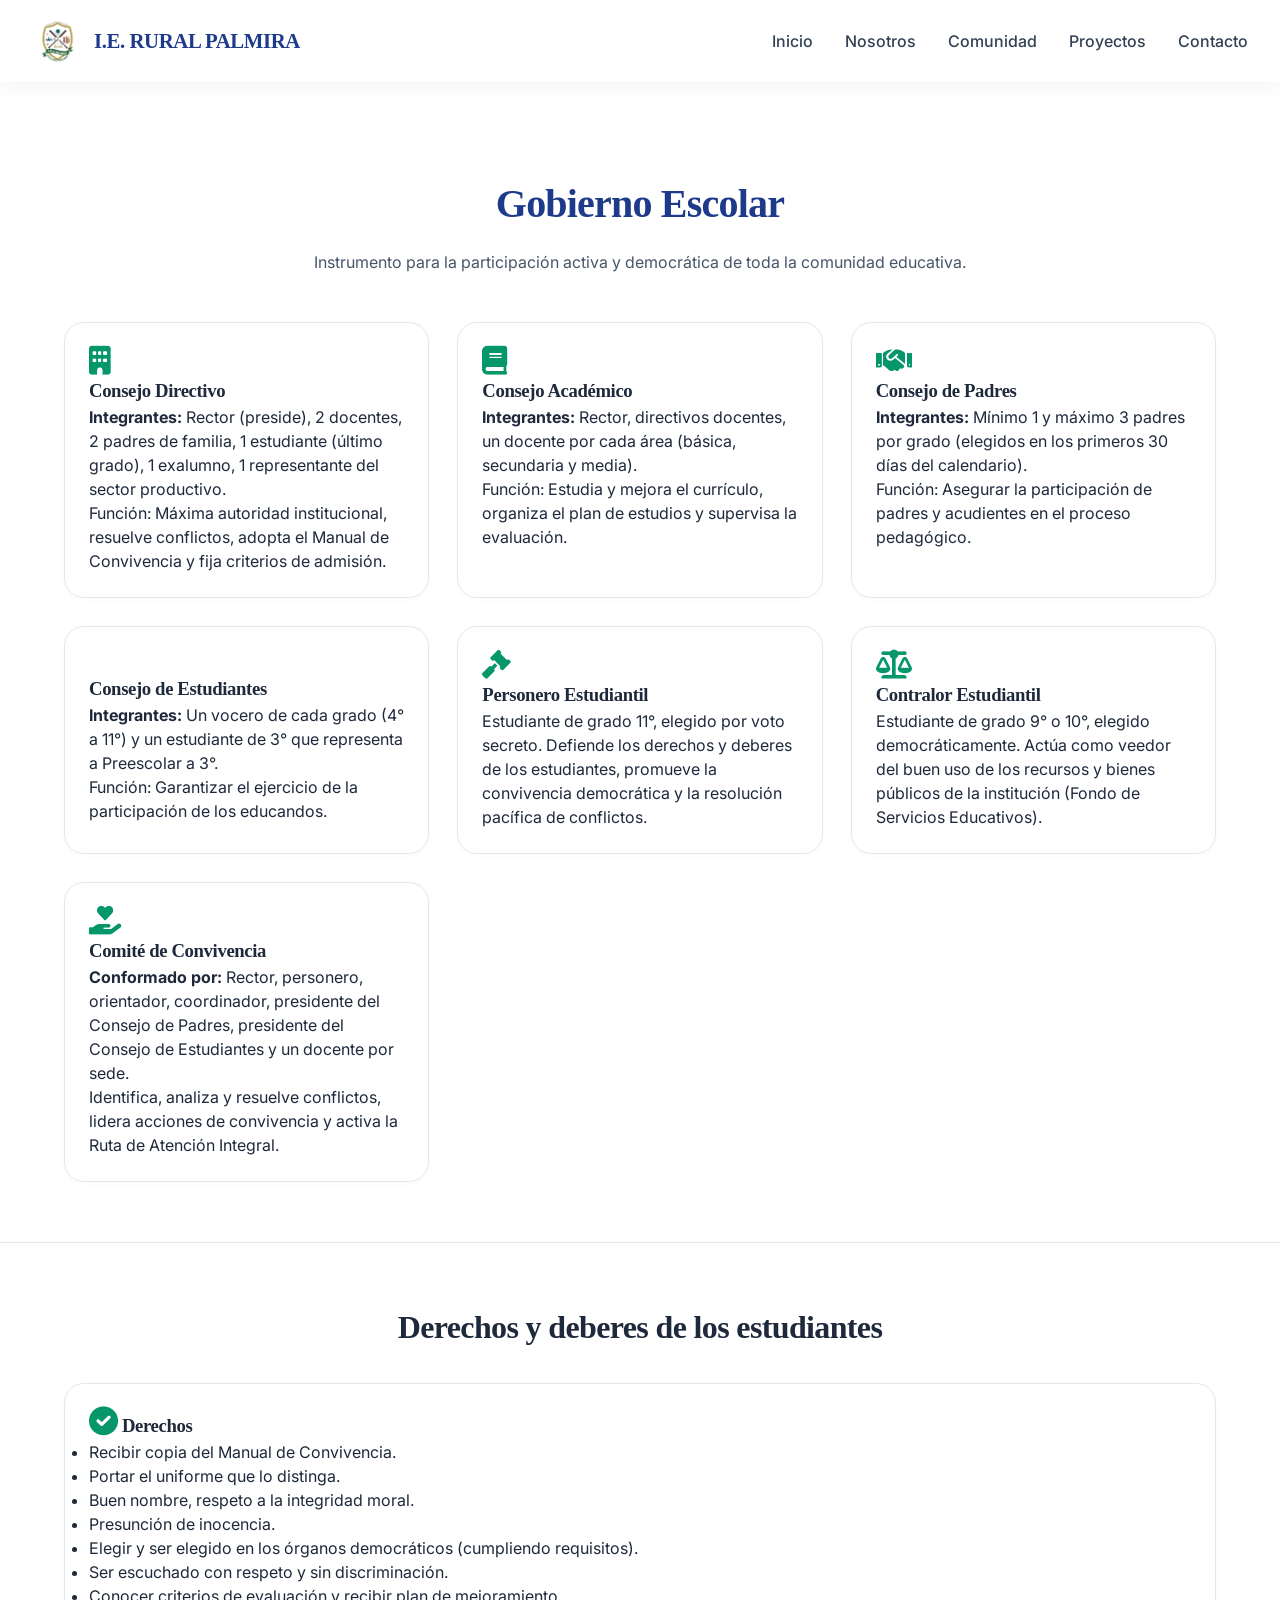
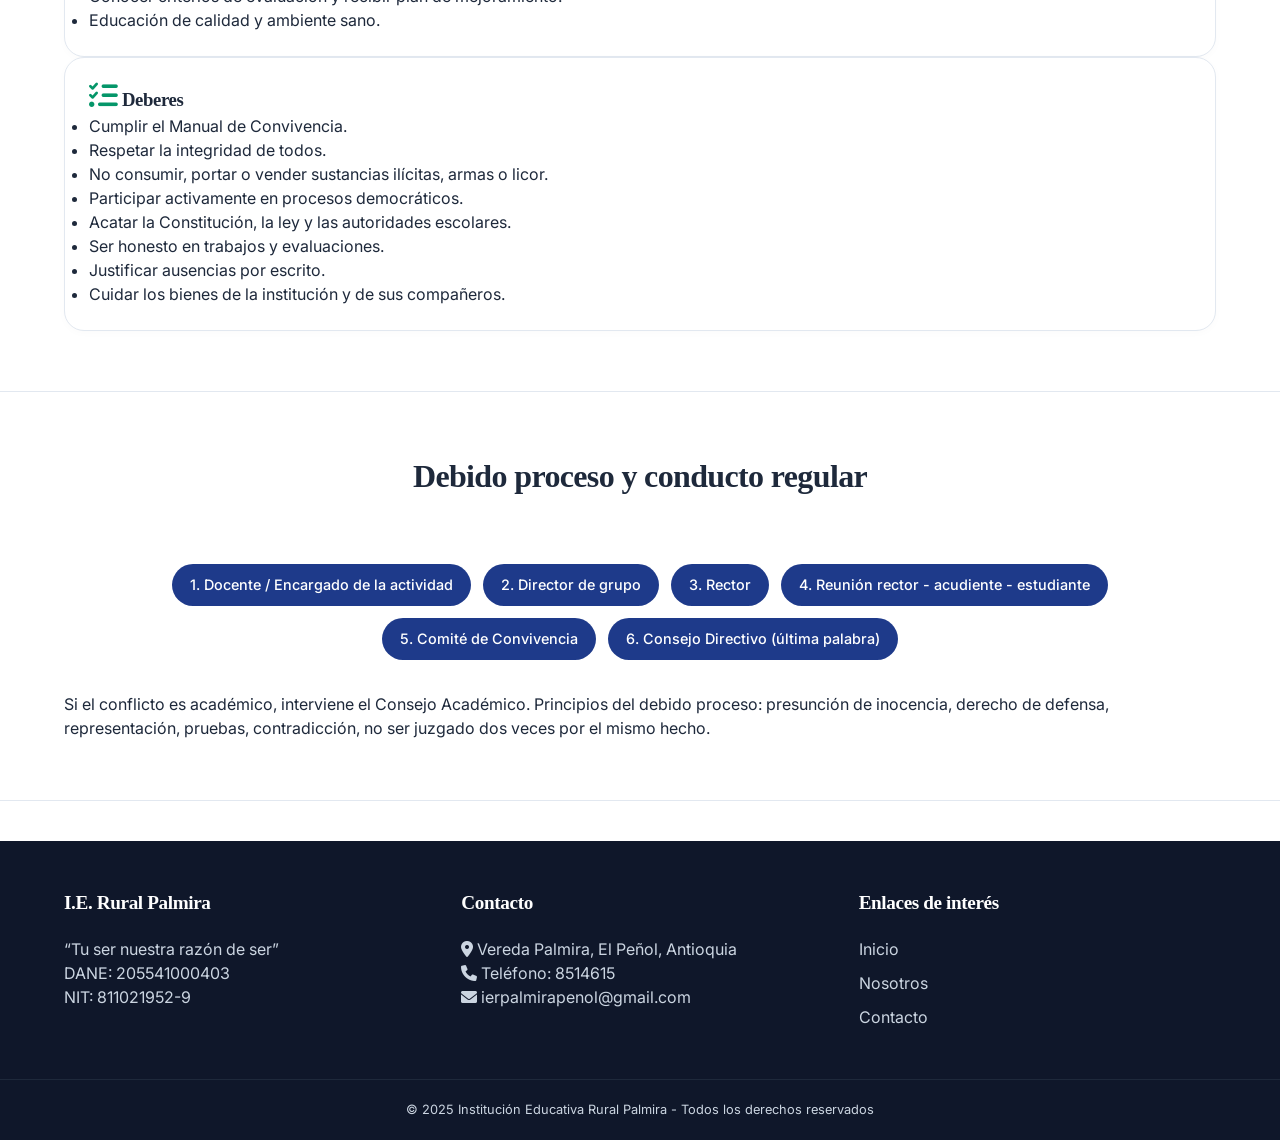
==== comunidad.html @ 3b20af3c "Update comunidad.html" ====
<!DOCTYPE html>
<html lang="es">
<head>
    <meta charset="UTF-8">
    <meta name="viewport" content="width=device-width, initial-scale=1.0">
    <title>Comunidad | I.E. Rural Palmira</title>
    <link rel="stylesheet" href="style.css">
    <link href="https://fonts.googleapis.com/css2?family=Inter:opsz,wght@14..32,300;400;600&display=swap" rel="stylesheet">
    <link rel="stylesheet" href="https://cdnjs.cloudflare.com/ajax/libs/font-awesome/6.0.0-beta3/css/all.min.css">
</head>
<body>
    
    <nav>
    <div class="logo">
        <img src="escudo-colegio.jpg" alt="Escudo I.E. Rural Palmira" class="logo-img">
        <span>I.E. RURAL PALMIRA</span>
    </div>
    <div class="nav-links">
        <a href="index.html">Inicio</a>
        <a href="nosotros.html">Nosotros</a>
        <a href="comunidad.html">Comunidad</a>
        <a href="proyectos.html">Proyectos</a>
        <a href="contacto.html">Contacto</a>
    </div>
    <div class="menu-toggle" id="mobile-menu">
        <i class="fas fa-bars"></i>
    </div>
</nav>

    <main>
        <!-- Gobierno escolar (páginas 12-15) -->
        <section class="section gov-section" id="gobierno">
            <div class="container">
                <h1 class="page-title">Gobierno Escolar</h1>
                <p class="subtitle">Instrumento para la participación activa y democrática de toda la comunidad educativa.</p>

                <div class="org-grid">
                    <div class="org-card">
                        <i class="fas fa-building"></i>
                        <h3>Consejo Directivo</h3>
                        <p><strong>Integrantes:</strong> Rector (preside), 2 docentes, 2 padres de familia, 1 estudiante (último grado), 1 exalumno, 1 representante del sector productivo.</p>
                        <p>Función: Máxima autoridad institucional, resuelve conflictos, adopta el Manual de Convivencia y fija criterios de admisión.</p>
                    </div>
                    <div class="org-card">
                        <i class="fas fa-book"></i>
                        <h3>Consejo Académico</h3>
                        <p><strong>Integrantes:</strong> Rector, directivos docentes, un docente por cada área (básica, secundaria y media).</p>
                        <p>Función: Estudia y mejora el currículo, organiza el plan de estudios y supervisa la evaluación.</p>
                    </div>
                    <div class="org-card">
                        <i class="fas fa-handshake"></i>
                        <h3>Consejo de Padres</h3>
                        <p><strong>Integrantes:</strong> Mínimo 1 y máximo 3 padres por grado (elegidos en los primeros 30 días del calendario).</p>
                        <p>Función: Asegurar la participación de padres y acudientes en el proceso pedagógico.</p>
                    </div>
                    <div class="org-card">
                        <i class="fas fa-users-line"></i>
                        <h3>Consejo de Estudiantes</h3>
                        <p><strong>Integrantes:</strong> Un vocero de cada grado (4° a 11°) y un estudiante de 3° que representa a Preescolar a 3°.</p>
                        <p>Función: Garantizar el ejercicio de la participación de los educandos.</p>
                    </div>
                    <div class="org-card">
                        <i class="fas fa-gavel"></i>
                        <h3>Personero Estudiantil</h3>
                        <p>Estudiante de grado 11°, elegido por voto secreto. Defiende los derechos y deberes de los estudiantes, promueve la convivencia democrática y la resolución pacífica de conflictos.</p>
                    </div>
                    <div class="org-card">
                        <i class="fas fa-scale-balanced"></i>
                        <h3>Contralor Estudiantil</h3>
                        <p>Estudiante de grado 9° o 10°, elegido democráticamente. Actúa como veedor del buen uso de los recursos y bienes públicos de la institución (Fondo de Servicios Educativos).</p>
                    </div>
                    <div class="org-card">
                        <i class="fas fa-hand-holding-heart"></i>
                        <h3>Comité de Convivencia</h3>
                        <p><strong>Conformado por:</strong> Rector, personero, orientador, coordinador, presidente del Consejo de Padres, presidente del Consejo de Estudiantes y un docente por sede.</p>
                        <p>Identifica, analiza y resuelve conflictos, lidera acciones de convivencia y activa la Ruta de Atención Integral.</p>
                    </div>
                </div>
            </div>
        </section>

        <!-- Derechos y deberes (página 40-42) -->
        <section class="section rights-section" id="derechos">
            <div class="container">
                <h2 class="section-title">Derechos y deberes de los estudiantes</h2>
                <div class="rights-grid">
                    <div class="rights-card">
                        <h3><i class="fas fa-check-circle"></i> Derechos</h3>
                        <ul>
                            <li>Recibir copia del Manual de Convivencia.</li>
                            <li>Portar el uniforme que lo distinga.</li>
                            <li>Buen nombre, respeto a la integridad moral.</li>
                            <li>Presunción de inocencia.</li>
                            <li>Elegir y ser elegido en los órganos democráticos (cumpliendo requisitos).</li>
                            <li>Ser escuchado con respeto y sin discriminación.</li>
                            <li>Conocer criterios de evaluación y recibir plan de mejoramiento.</li>
                            <li>Educación de calidad y ambiente sano.</li>
                        </ul>
                    </div>
                    <div class="rights-card">
                        <h3><i class="fas fa-tasks"></i> Deberes</h3>
                        <ul>
                            <li>Cumplir el Manual de Convivencia.</li>
                            <li>Respetar la integridad de todos.</li>
                            <li>No consumir, portar o vender sustancias ilícitas, armas o licor.</li>
                            <li>Participar activamente en procesos democráticos.</li>
                            <li>Acatar la Constitución, la ley y las autoridades escolares.</li>
                            <li>Ser honesto en trabajos y evaluaciones.</li>
                            <li>Justificar ausencias por escrito.</li>
                            <li>Cuidar los bienes de la institución y de sus compañeros.</li>
                        </ul>
                    </div>
                </div>
            </div>
        </section>

        <!-- Conducto regular y debido proceso (página 21) -->
        <section class="section due-process">
            <div class="container">
                <h2 class="section-title">Debido proceso y conducto regular</h2>
                <div class="process-steps">
                    <div class="step">1. Docente / Encargado de la actividad</div>
                    <div class="step">2. Director de grupo</div>
                    <div class="step">3. Rector</div>
                    <div class="step">4. Reunión rector - acudiente - estudiante</div>
                    <div class="step">5. Comité de Convivencia</div>
                    <div class="step">6. Consejo Directivo (última palabra)</div>
                </div>
                <p class="process-note">Si el conflicto es académico, interviene el Consejo Académico. Principios del debido proceso: presunción de inocencia, derecho de defensa, representación, pruebas, contradicción, no ser juzgado dos veces por el mismo hecho.</p>
            </div>
        </section>
    </main>

    <footer>
        <div class="footer-content">
            <div class="footer-section">
                <h3>I.E. Rural Palmira</h3>
                <p>“Tu ser nuestra razón de ser”</p>
                <p>DANE: 205541000403<br>NIT: 811021952-9</p>
            </div>
            <div class="footer-section">
                <h3>Contacto</h3>
                <p><i class="fas fa-map-marker-alt"></i> Vereda Palmira, El Peñol, Antioquia</p>
                <p><i class="fas fa-phone"></i> Teléfono: 8514615</p>
                <p><i class="fas fa-envelope"></i> ierpalmirapenol@gmail.com</p>
            </div>
            <div class="footer-section">
                <h3>Enlaces de interés</h3>
                <ul>
                    <li><a href="index.html">Inicio</a></li>
                    <li><a href="nosotros.html">Nosotros</a></li>
                    <li><a href="contacto.html">Contacto</a></li>
                </ul>
            </div>
        </div>
        <div class="footer-bottom">
            <p>© 2025 Institución Educativa Rural Palmira - Todos los derechos reservados</p>
        </div>
    </footer>

    <script src="script.js"></script>
</body>
</html>
---- style.css ----
/* ===== RESET Y BASE ===== */
* {
    margin: 0;
    padding: 0;
    box-sizing: border-box;
}

body {
    font-family: 'Inter', sans-serif;
    color: #1e293b;
    line-height: 1.5;
    background-color: #ffffff;
}

.container {
    max-width: 1200px;
    margin: 0 auto;
    padding: 0 24px;
}

/* ===== TIPOGRAFÍA ===== */
h1, h2, h3, h4, .hero-title, .logo span {
    font-family: 'Playfair Display', serif;
    font-weight: 600;
    letter-spacing: -0.02em;
}

.section-title {
    font-size: 2rem;
    text-align: center;
    margin-bottom: 2rem;
    position: relative;
    display: inline-block;
    width: 100%;
}

.title-line {
    display: block;
    width: 80px;
    height: 3px;
    background: #059669;
    margin: 12px auto 0;
    border-radius: 2px;
}

/* ===== NAVEGACIÓN ===== */
nav {
    background: #ffffff;
    padding: 1rem 2rem;
    display: flex;
    justify-content: space-between;
    align-items: center;
    box-shadow: 0 4px 20px rgba(0,0,0,0.05);
    position: sticky;
    top: 0;
    z-index: 1000;
}

.logo {
    display: flex;
    align-items: center;
    gap: 12px;
}

/* Estilos para el logo con escudo */
.logo-img {
    width: 50px;
    height: 50px;
    border-radius: 50%;
    object-fit: cover;
    background: white;
    padding: 4px;
}

.logo span {
    font-size: 1.3rem;
    color: #1e3a8a;
    font-weight: 700;
}

.nav-links a {
    margin-left: 28px;
    text-decoration: none;
    color: #334155;
    font-weight: 500;
    transition: color 0.2s;
}

.nav-links a:hover, .nav-links a.active {
    color: #059669;
    border-bottom: 2px solid #059669;
    padding-bottom: 4px;
}

.menu-toggle {
    display: none;
    font-size: 1.8rem;
    cursor: pointer;
    color: #1e3a8a;
}

/* ===== HERO ===== */
.hero {
    background: linear-gradient(rgba(0,0,0,0.6), rgba(0,0,0,0.5)), url('https://images.unsplash.com/photo-1580582932707-520aed937b7b?q=80&w=1932&auto=format');
    background-size: cover;
    background-position: center 30%;
    min-height: 550px;
    display: flex;
    align-items: center;
    justify-content: center;
    text-align: center;
    color: white;
}

.hero-overlay {
    max-width: 800px;
    padding: 20px;
}

.hero-title {
    font-size: 3rem;
    margin-bottom: 1rem;
    font-weight: 700;
}

.hero-subtitle {
    font-size: 1.2rem;
    margin-bottom: 2rem;
    opacity: 0.9;
}

.btn {
    display: inline-block;
    padding: 12px 28px;
    border-radius: 40px;
    text-decoration: none;
    font-weight: 600;
    transition: all 0.2s;
}

.btn-primary {
    background-color: #059669;
    color: white;
    border: none;
}

.btn-primary:hover {
    background-color: #047857;
    transform: translateY(-2px);
}

/* ===== MISION/VISION ===== */
.mission-vision {
    padding: 60px 0;
    background: #f8fafc;
}

.mv-grid {
    display: flex;
    gap: 32px;
    flex-wrap: wrap;
}

.mv-card {
    flex: 1;
    background: white;
    padding: 32px;
    border-radius: 24px;
    box-shadow: 0 10px 25px -5px rgba(0,0,0,0.05);
    text-align: center;
}

.mv-card i {
    font-size: 2.5rem;
    color: #059669;
    margin-bottom: 20px;
}

.mv-card h2 {
    margin-bottom: 1rem;
    color: #1e3a8a;
}

/* ===== VALORES ===== */
.values {
    padding: 60px 0;
}

.values-grid {
    display: flex;
    gap: 32px;
    margin-top: 32px;
    flex-wrap: wrap;
}

.value-card {
    flex: 1;
    background: #f1f5f9;
    padding: 32px 24px;
    border-radius: 24px;
    text-align: center;
    transition: transform 0.2s;
}

.value-card:hover {
    transform: translateY(-6px);
}

.value-icon {
    font-size: 2.8rem;
    color: #059669;
    margin-bottom: 20px;
}

.value-card h3 {
    margin-bottom: 12px;
    color: #1e3a8a;
}

/* ===== QUOTE ===== */
.quote-section {
    background: #0f172a;
    color: white;
    padding: 60px 30px;
    text-align: center;
    font-style: italic;
    font-size: 1.3rem;
}

.quote-section span {
    display: block;
    margin-top: 20px;
    font-weight: 300;
    font-size: 0.9rem;
}

/* ===== QUICK LINKS ===== */
.quick-links {
    padding: 60px 0;
}

.links-grid {
    display: flex;
    gap: 24px;
    flex-wrap: wrap;
}

.link-card {
    flex: 1;
    background: #f8fafc;
    padding: 30px 20px;
    text-align: center;
    text-decoration: none;
    color: #1e293b;
    border-radius: 20px;
    transition: all 0.2s;
    border: 1px solid #e2e8f0;
}

.link-card i {
    font-size: 2rem;
    color: #059669;
    margin-bottom: 16px;
}

.link-card:hover {
    background: #ffffff;
    box-shadow: 0 20px 25px -12px rgba(0,0,0,0.1);
    transform: scale(1.02);
}

/* ===== PÁGINAS INTERNAS ===== */
.page-title {
    font-size: 2.5rem;
    text-align: center;
    margin: 2rem 0 1rem;
    color: #1e3a8a;
}

.subtitle {
    text-align: center;
    color: #475569;
    margin-bottom: 3rem;
}

.section {
    padding: 60px 0;
    border-bottom: 1px solid #e2e8f0;
}

/* Nosotros: símbolos */
.symbols-grid, .profiles-grid {
    display: flex;
    gap: 32px;
    flex-wrap: wrap;
    margin-top: 32px;
}

.symbol-card, .profile-card {
    flex: 1;
    background: #f8fafc;
    padding: 28px;
    border-radius: 24px;
}

.symbol-card i, .profile-card i {
    font-size: 2rem;
    color: #059669;
    margin-bottom: 16px;
}
.flag-sample {
    margin-top: 16px;
    border-radius: 8px;
    overflow: hidden;
}
.flag-blue {
    background: #1e3a8a;
    height: 35px;
    width: 100%;
}
.flag-red {
    background: #dc2626;
    height: 35px;
}
.anthem-box {
    background: #fefce8;
    padding: 32px;
    border-radius: 24px;
    border-left: 6px solid #fbbf24;
}
.anthem-chorus {
    font-weight: bold;
    font-style: italic;
    margin-bottom: 24px;
    text-align: center;
}
.anthem-verses {
    display: grid;
    grid-template-columns: repeat(auto-fit, minmax(200px,1fr));
    gap: 20px;
}

/* Comunidad: órganos */
.org-grid {
    display: grid;
    grid-template-columns: repeat(auto-fill, minmax(300px,1fr));
    gap: 28px;
    margin-top: 32px;
}
.org-card, .rights-card {
    background: white;
    border: 1px solid #e2e8f0;
    border-radius: 20px;
    padding: 24px;
    box-shadow: 0 2px 8px rgba(0,0,0,0.02);
}
.org-card i, .rights-card i {
    font-size: 1.8rem;
    color: #059669;
}
.process-steps {
    display: flex;
    flex-wrap: wrap;
    gap: 12px;
    justify-content: center;
    margin: 32px 0;
}
.step {
    background: #1e3a8a;
    color: white;
    padding: 10px 18px;
    border-radius: 40px;
    font-weight: 500;
    font-size: 0.9rem;
}

/* Proyectos */
.project-item {
    display: flex;
    gap: 24px;
    background: #fff;
    margin-bottom: 32px;
    border-bottom: 1px solid #e2e8f0;
    padding-bottom: 28px;
    align-items: flex-start;
}
.project-icon {
    font-size: 2.2rem;
    color: #059669;
}
.strategies-grid {
    display: grid;
    grid-template-columns: repeat(auto-fill, minmax(180px,1fr));
    gap: 20px;
}
.strategy-card {
    background: #f1f5f9;
    padding: 20px;
    text-align: center;
    border-radius: 20px;
}

/* Contacto */
.contact-grid {
    display: grid;
    grid-template-columns: 1fr 1fr;
    gap: 40px;
    margin: 40px 0;
}
.info-card {
    margin-bottom: 32px;
}
.info-card i {
    font-size: 1.6rem;
    color: #059669;
    margin-right: 12px;
    width: 40px;
}
.contact-form {
    background: #f8fafc;
    padding: 32px;
    border-radius: 24px;
}
.form-group {
    margin-bottom: 20px;
}
.form-group input, .form-group textarea {
    width: 100%;
    padding: 14px 16px;
    border: 1px solid #cbd5e1;
    border-radius: 16px;
    font-family: inherit;
}
.form-group input:focus, .form-group textarea:focus {
    outline: none;
    border-color: #059669;
}
.form-note {
    margin-top: 20px;
    font-size: 0.85rem;
    color: #64748b;
    text-align: center;
}

/* ===== FOOTER ===== */
footer {
    background: #0f172a;
    color: #cbd5e1;
    padding-top: 48px;
    margin-top: 40px;
}
.footer-content {
    max-width: 1200px;
    margin: 0 auto;
    padding: 0 24px 40px;
    display: grid;
    grid-template-columns: repeat(auto-fit, minmax(220px,1fr));
    gap: 40px;
}
.footer-section h3 {
    color: white;
    margin-bottom: 20px;
    font-size: 1.2rem;
}
.footer-section ul {
    list-style: none;
}
.footer-section ul li {
    margin-bottom: 10px;
}
.footer-section a {
    color: #cbd5e1;
    text-decoration: none;
}
.footer-section a:hover {
    color: white;
}
.footer-bottom {
    text-align: center;
    padding: 20px;
    border-top: 1px solid #1e293b;
    font-size: 0.8rem;
}

/* ===== RESPONSIVE ===== */
@media (max-width: 800px) {
    .nav-links {
        display: none;
        flex-direction: column;
        width: 100%;
        background: white;
        position: absolute;
        top: 70px;
        left: 0;
        padding: 20px;
        box-shadow: 0 10px 20px rgba(0,0,0,0.1);
    }
    .nav-links a {
        margin: 10px 0;
    }
    .menu-toggle {
        display: block;
    }
    .nav-links.active {
        display: flex;
    }
    .hero-title {
        font-size: 2rem;
    }
    .mv-grid, .values-grid, .links-grid, .contact-grid {
        flex-direction: column;
    }
    .contact-grid {
        grid-template-columns: 1fr;
    }
    .project-item {
        flex-direction: column;
    }
}
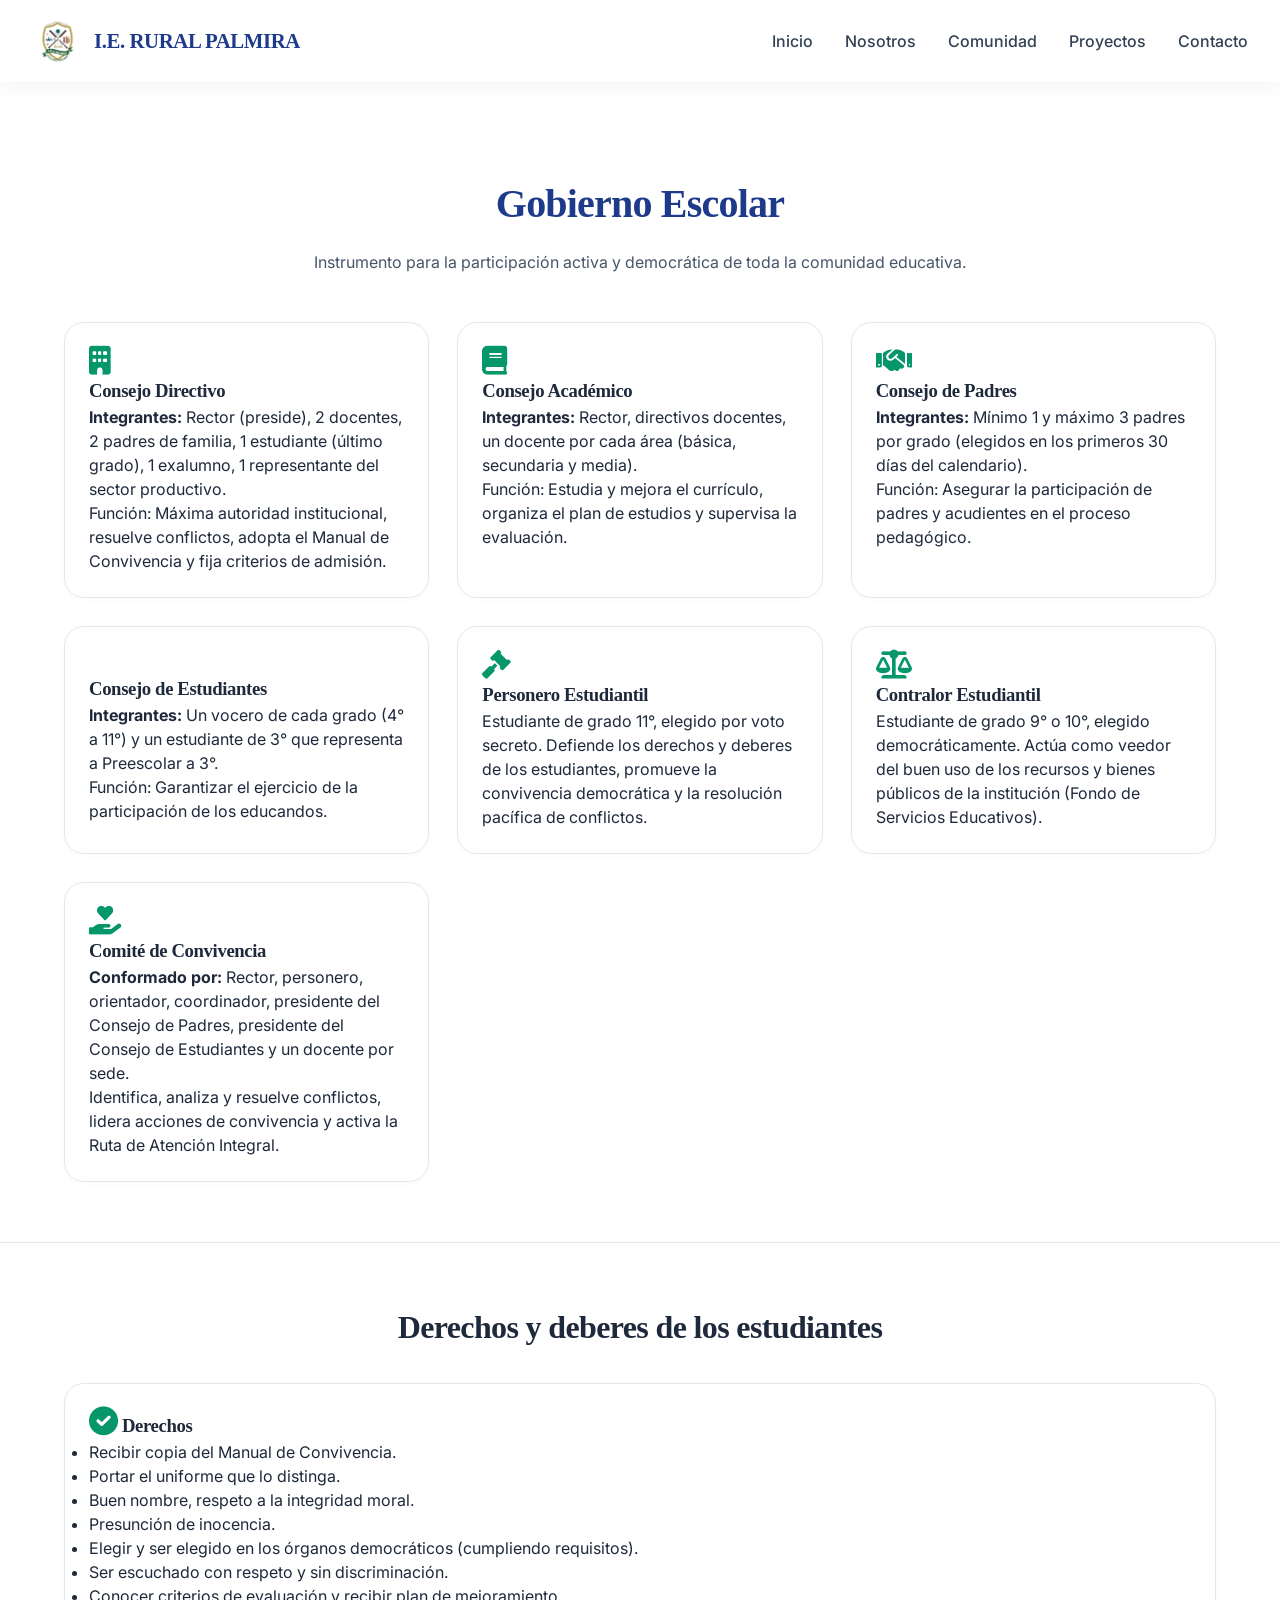
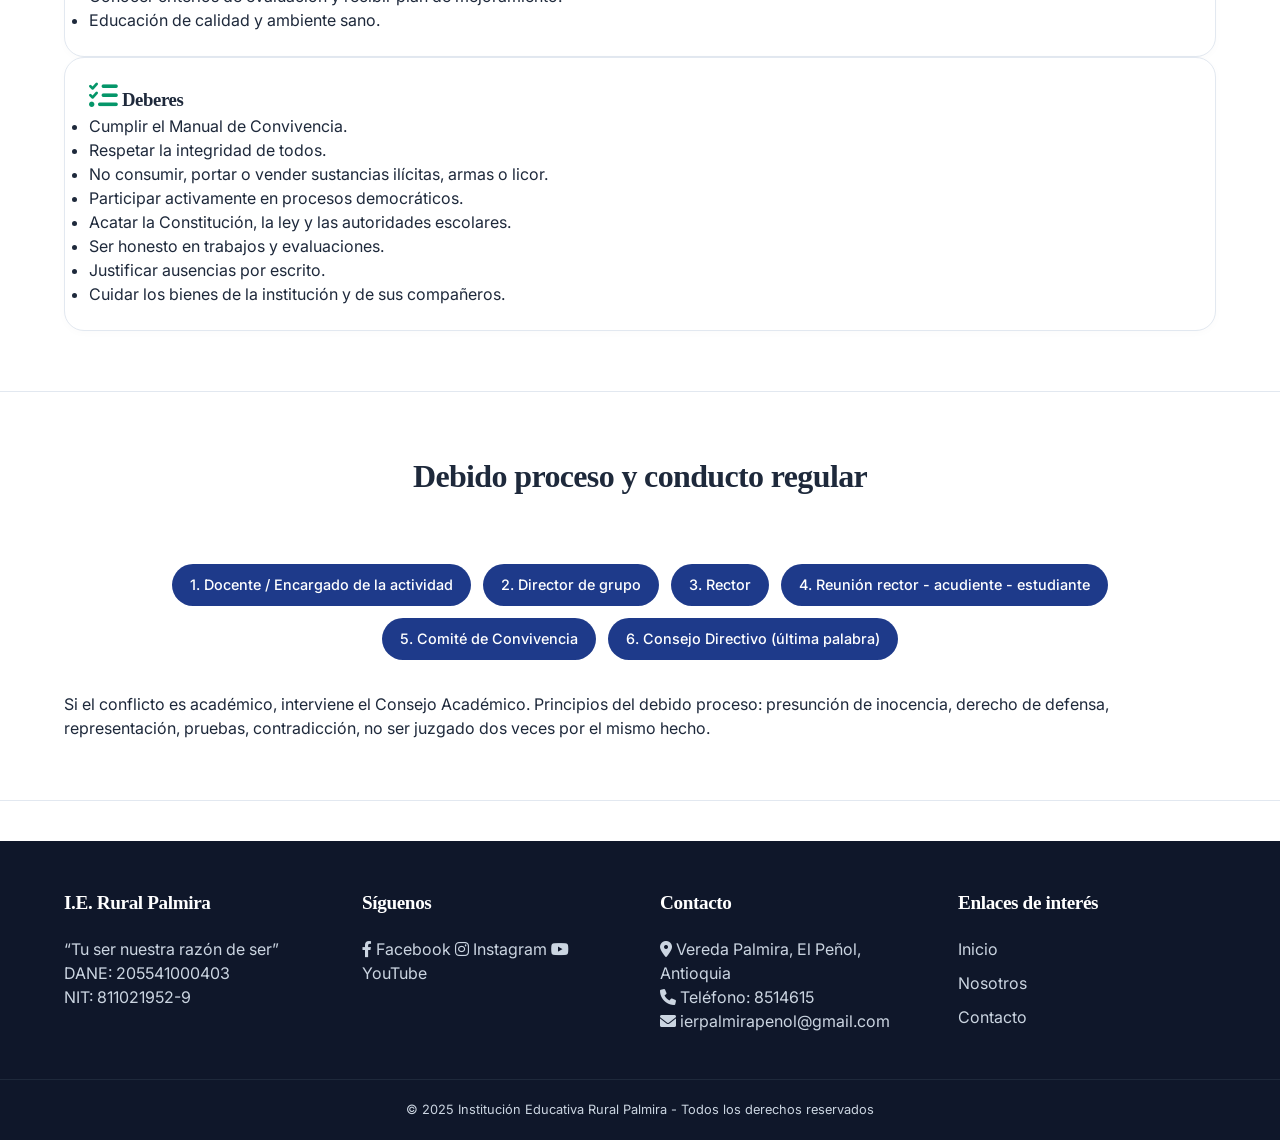
==== commit d2f5bd2a: "Update comunidad.html" ====
--- a/comunidad.html
+++ b/comunidad.html
@@ -138,6 +138,21 @@
                 <p>“Tu ser nuestra razón de ser”</p>
                 <p>DANE: 205541000403<br>NIT: 811021952-9</p>
             </div>
+    
+            <div class="footer-section">
+    <h3>Síguenos</h3>
+    <div class="social-buttons">
+        <a href="URL_DE_TU_FACEBOOK_AQUI" target="_blank" class="social-btn facebook">
+            <i class="fab fa-facebook-f"></i> Facebook
+        </a>
+        <a href="https://www.instagram.com/institucionerpalmira" target="_blank" class="social-btn instagram">
+            <i class="fab fa-instagram"></i> Instagram
+        </a>
+        <a href="https://www.youtube.com/@ierpalmira-elpenol3971" target="_blank" class="social-btn youtube">
+            <i class="fab fa-youtube"></i> YouTube
+        </a>
+    </div>
+</div>
             <div class="footer-section">
                 <h3>Contacto</h3>
                 <p><i class="fas fa-map-marker-alt"></i> Vereda Palmira, El Peñol, Antioquia</p>
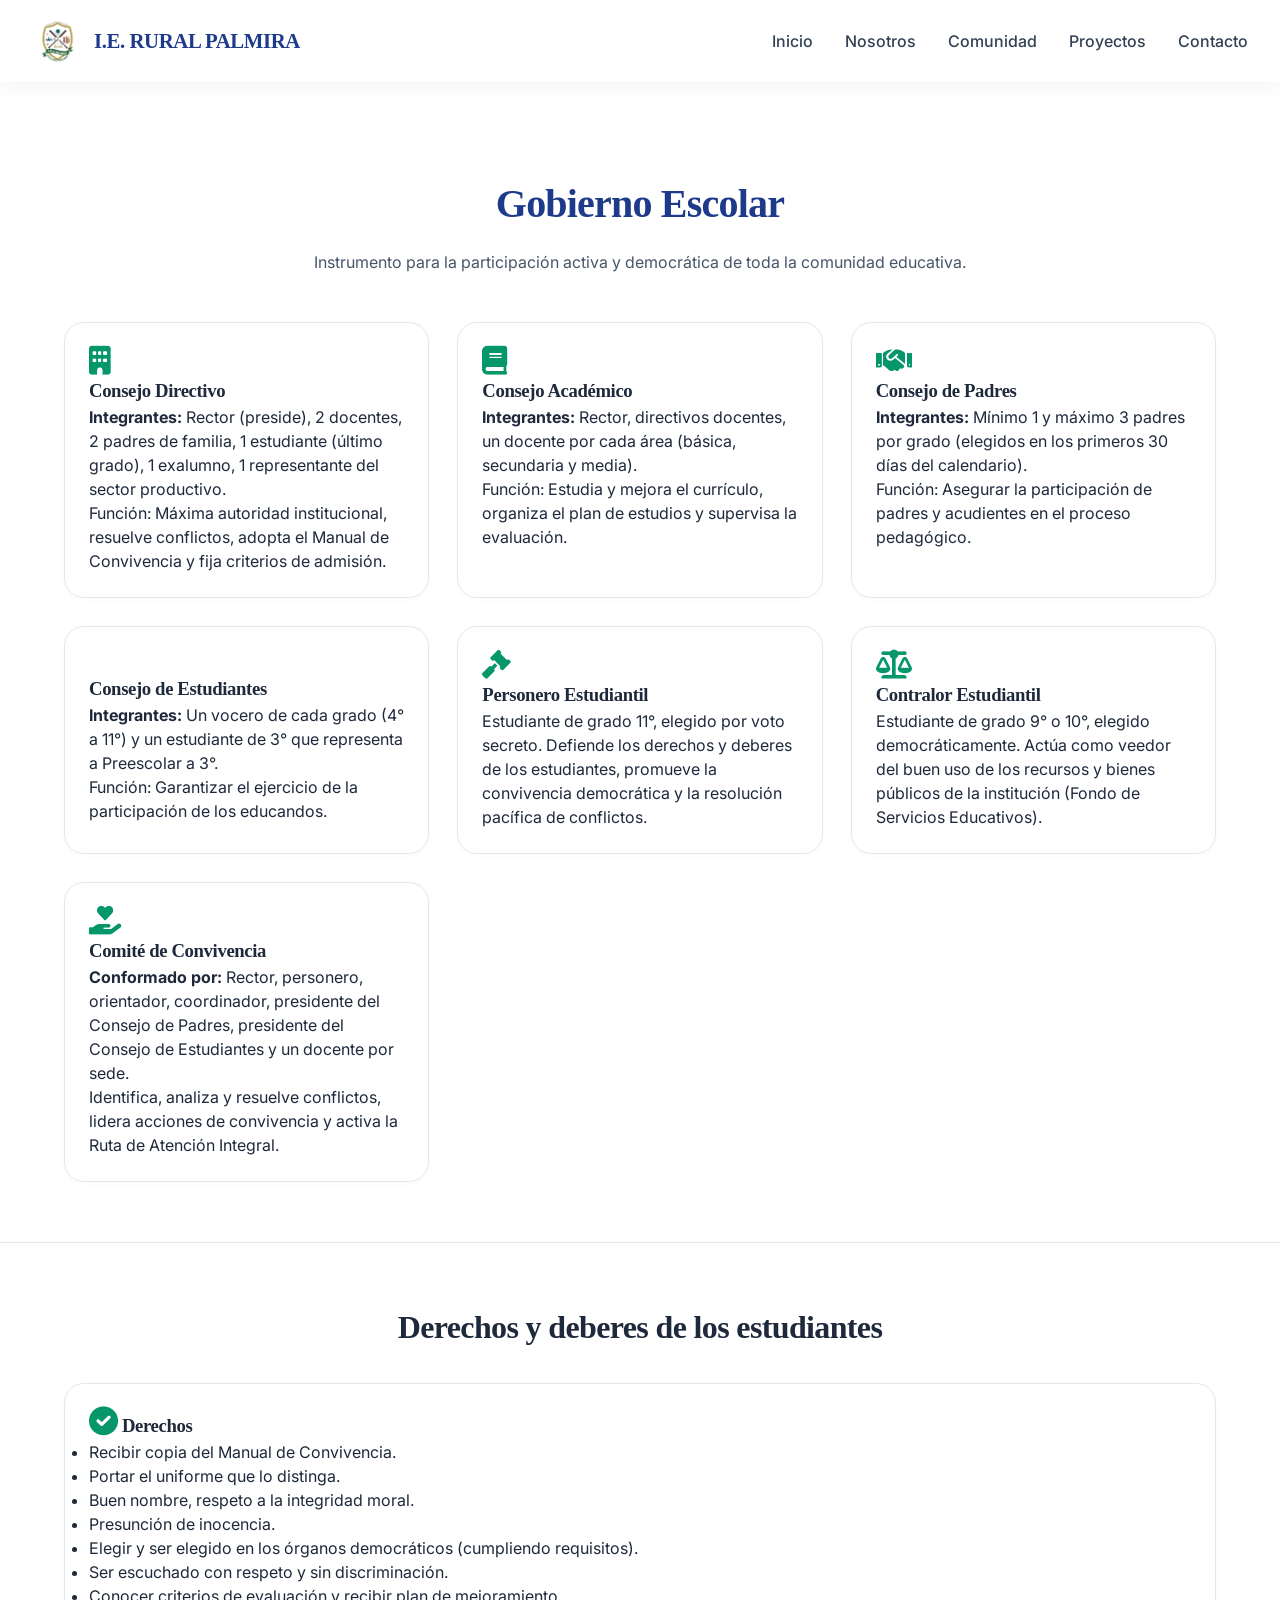
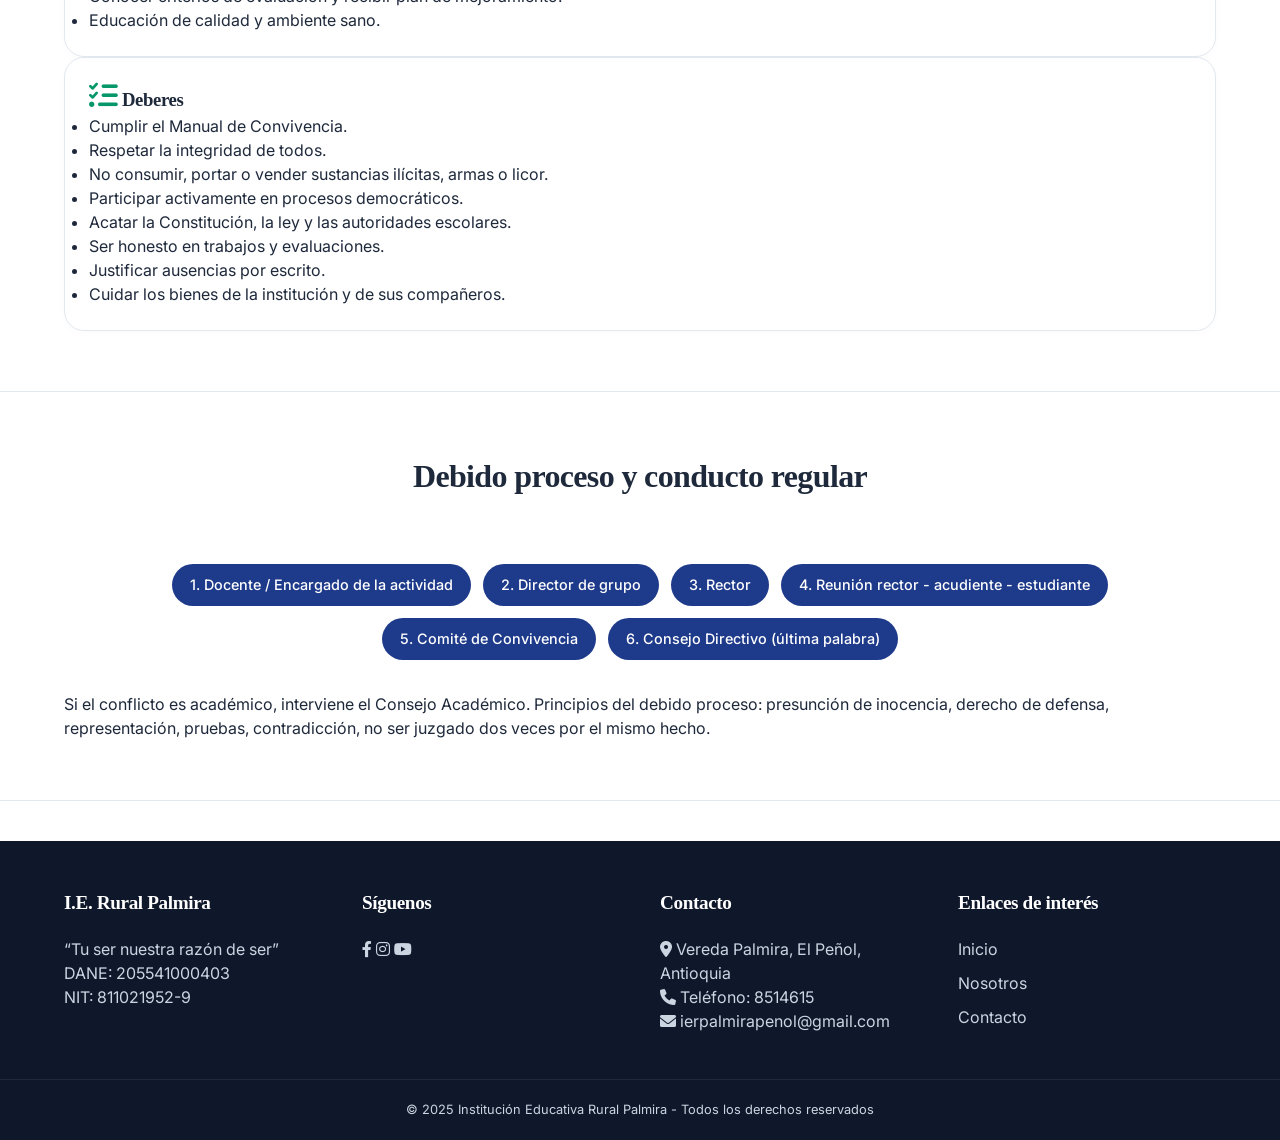
==== commit 8344e225: "Update comunidad.html" ====
--- a/comunidad.html
+++ b/comunidad.html
@@ -138,21 +138,22 @@
                 <p>“Tu ser nuestra razón de ser”</p>
                 <p>DANE: 205541000403<br>NIT: 811021952-9</p>
             </div>
-    
+
             <div class="footer-section">
     <h3>Síguenos</h3>
-    <div class="social-buttons">
-        <a href="URL_DE_TU_FACEBOOK_AQUI" target="_blank" class="social-btn facebook">
-            <i class="fab fa-facebook-f"></i> Facebook
+    <div class="social-icons">
+        <a href="https://www.facebook.com/https://www.facebook.com/share/1HcoCjYqK7/?mibextid=wwXIfr" target="_blank" class="social-icon facebook">
+            <i class="fab fa-facebook-f"></i>
         </a>
-        <a href="https://www.instagram.com/institucionerpalmira" target="_blank" class="social-btn instagram">
-            <i class="fab fa-instagram"></i> Instagram
+        <a href="https://www.instagram.com/institucionerpalmira" target="_blank" class="social-icon instagram">
+            <i class="fab fa-instagram"></i>
         </a>
-        <a href="https://www.youtube.com/@ierpalmira-elpenol3971" target="_blank" class="social-btn youtube">
-            <i class="fab fa-youtube"></i> YouTube
+        <a href="https://www.youtube.com/@ierpalmira-elpenol3971" target="_blank" class="social-icon youtube">
+            <i class="fab fa-youtube"></i>
         </a>
     </div>
 </div>
+            
             <div class="footer-section">
                 <h3>Contacto</h3>
                 <p><i class="fas fa-map-marker-alt"></i> Vereda Palmira, El Peñol, Antioquia</p>
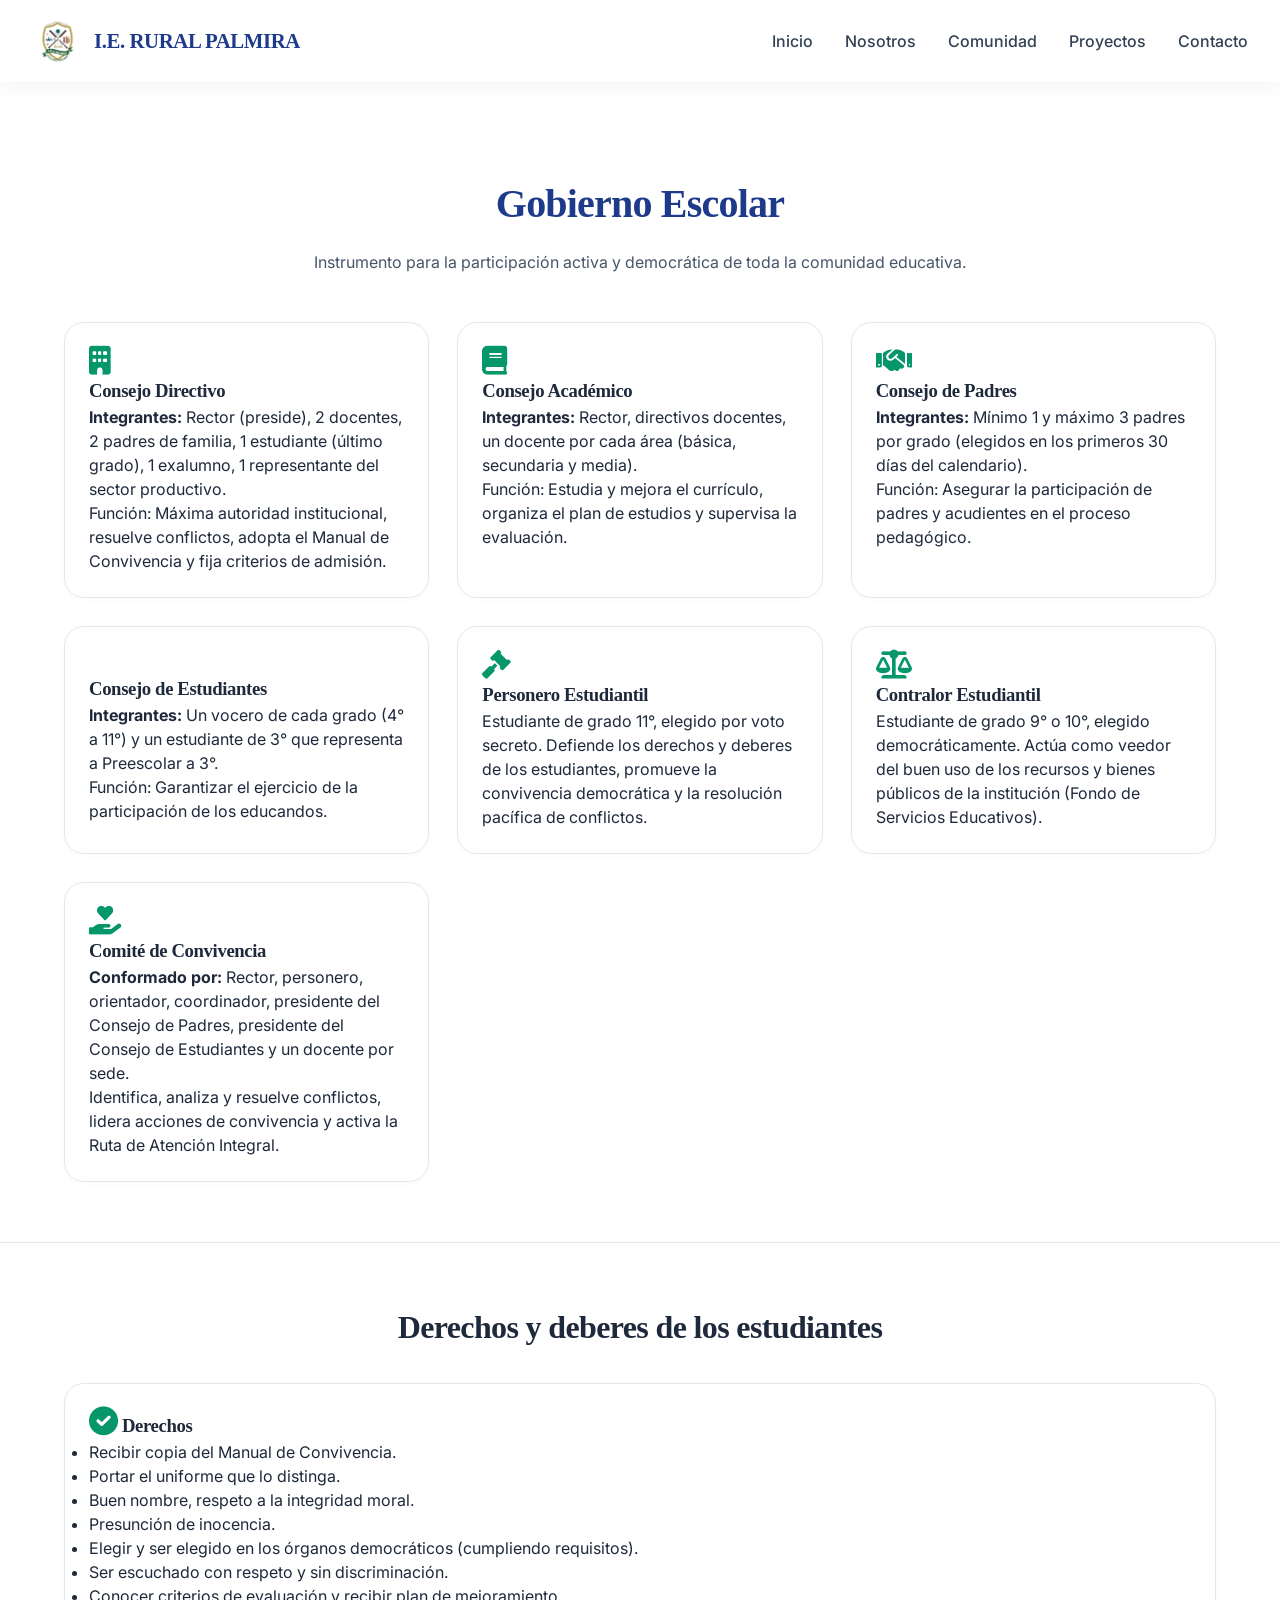
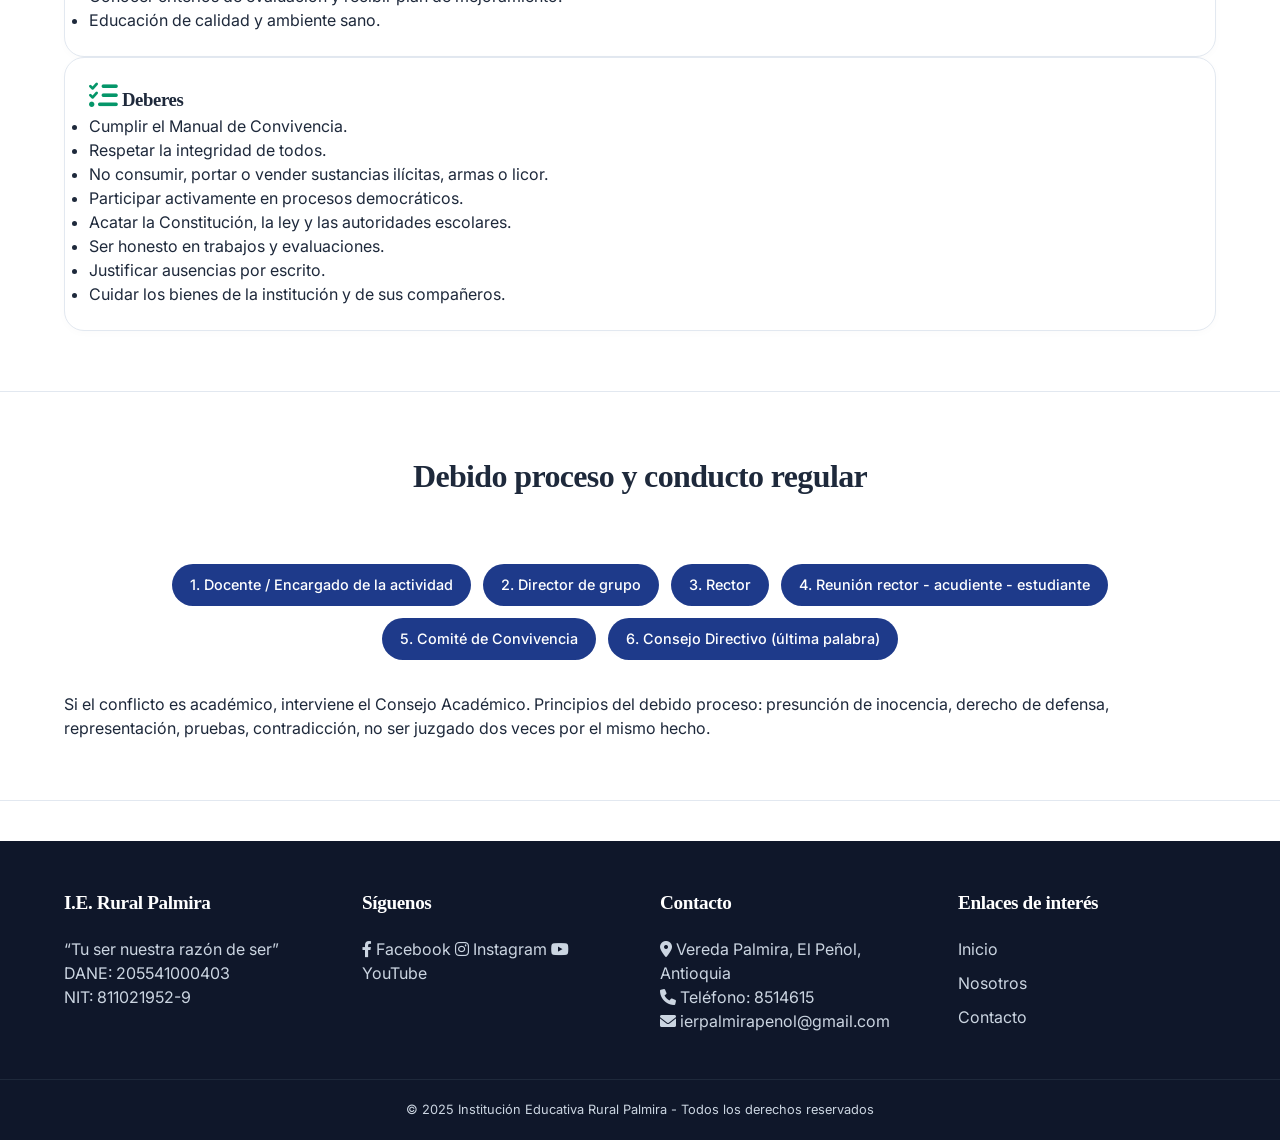
==== commit fea4473c: "Update comunidad.html" ====
--- a/comunidad.html
+++ b/comunidad.html
@@ -138,18 +138,18 @@
                 <p>“Tu ser nuestra razón de ser”</p>
                 <p>DANE: 205541000403<br>NIT: 811021952-9</p>
             </div>
-
-            <div class="footer-section">
+            
+<div class="footer-section">
     <h3>Síguenos</h3>
-    <div class="social-icons">
-        <a href="https://www.facebook.com/https://www.facebook.com/share/1HcoCjYqK7/?mibextid=wwXIfr" target="_blank" class="social-icon facebook">
-            <i class="fab fa-facebook-f"></i>
+    <div class="social-buttons">
+        <a href="https://www.facebook.com/profile.php?id=61578548332870" target="_blank" class="social-btn facebook">
+            <i class="fab fa-facebook-f"></i> Facebook
         </a>
-        <a href="https://www.instagram.com/institucionerpalmira" target="_blank" class="social-icon instagram">
-            <i class="fab fa-instagram"></i>
+        <a href="https://www.instagram.com/institucionerpalmira" target="_blank" class="social-btn instagram">
+            <i class="fab fa-instagram"></i> Instagram
         </a>
-        <a href="https://www.youtube.com/@ierpalmira-elpenol3971" target="_blank" class="social-icon youtube">
-            <i class="fab fa-youtube"></i>
+        <a href="https://www.youtube.com/@ierpalmira-elpenol3971" target="_blank" class="social-btn youtube">
+            <i class="fab fa-youtube"></i> YouTube
         </a>
     </div>
 </div>
--- a/style.css
+++ b/style.css
@@ -480,6 +480,58 @@
     padding: 20px;
     border-top: 1px solid #1e293b;
     font-size: 0.8rem;
+}
+
+/* ===== REDES SOCIALES SOLO ÍCONOS ===== */
+.social-icons {
+    display: flex;
+    gap: 15px;
+    margin-top: 15px;
+    flex-wrap: wrap;
+}
+
+.social-icon {
+    display: flex;
+    align-items: center;
+    justify-content: center;
+    width: 45px;
+    height: 45px;
+    border-radius: 50%;
+    text-decoration: none;
+    font-size: 22px;
+    transition: all 0.3s ease;
+    color: white;
+}
+
+.social-icon.facebook {
+    background: #1877f2;
+}
+.social-icon.facebook:hover {
+    background: #145dbf;
+    transform: translateY(-3px);
+}
+
+.social-icon.instagram {
+    background: linear-gradient(45deg, #f09433, #d62976, #962fbf);
+}
+.social-icon.instagram:hover {
+    transform: translateY(-3px);
+}
+
+.social-icon.youtube {
+    background: #ff0000;
+}
+.social-icon.youtube:hover {
+    background: #cc0000;
+    transform: translateY(-3px);
+}
+
+@media (max-width: 600px) {
+    .social-icon {
+        width: 40px;
+        height: 40px;
+        font-size: 20px;
+    }
 }
 
 /* ===== RESPONSIVE ===== */
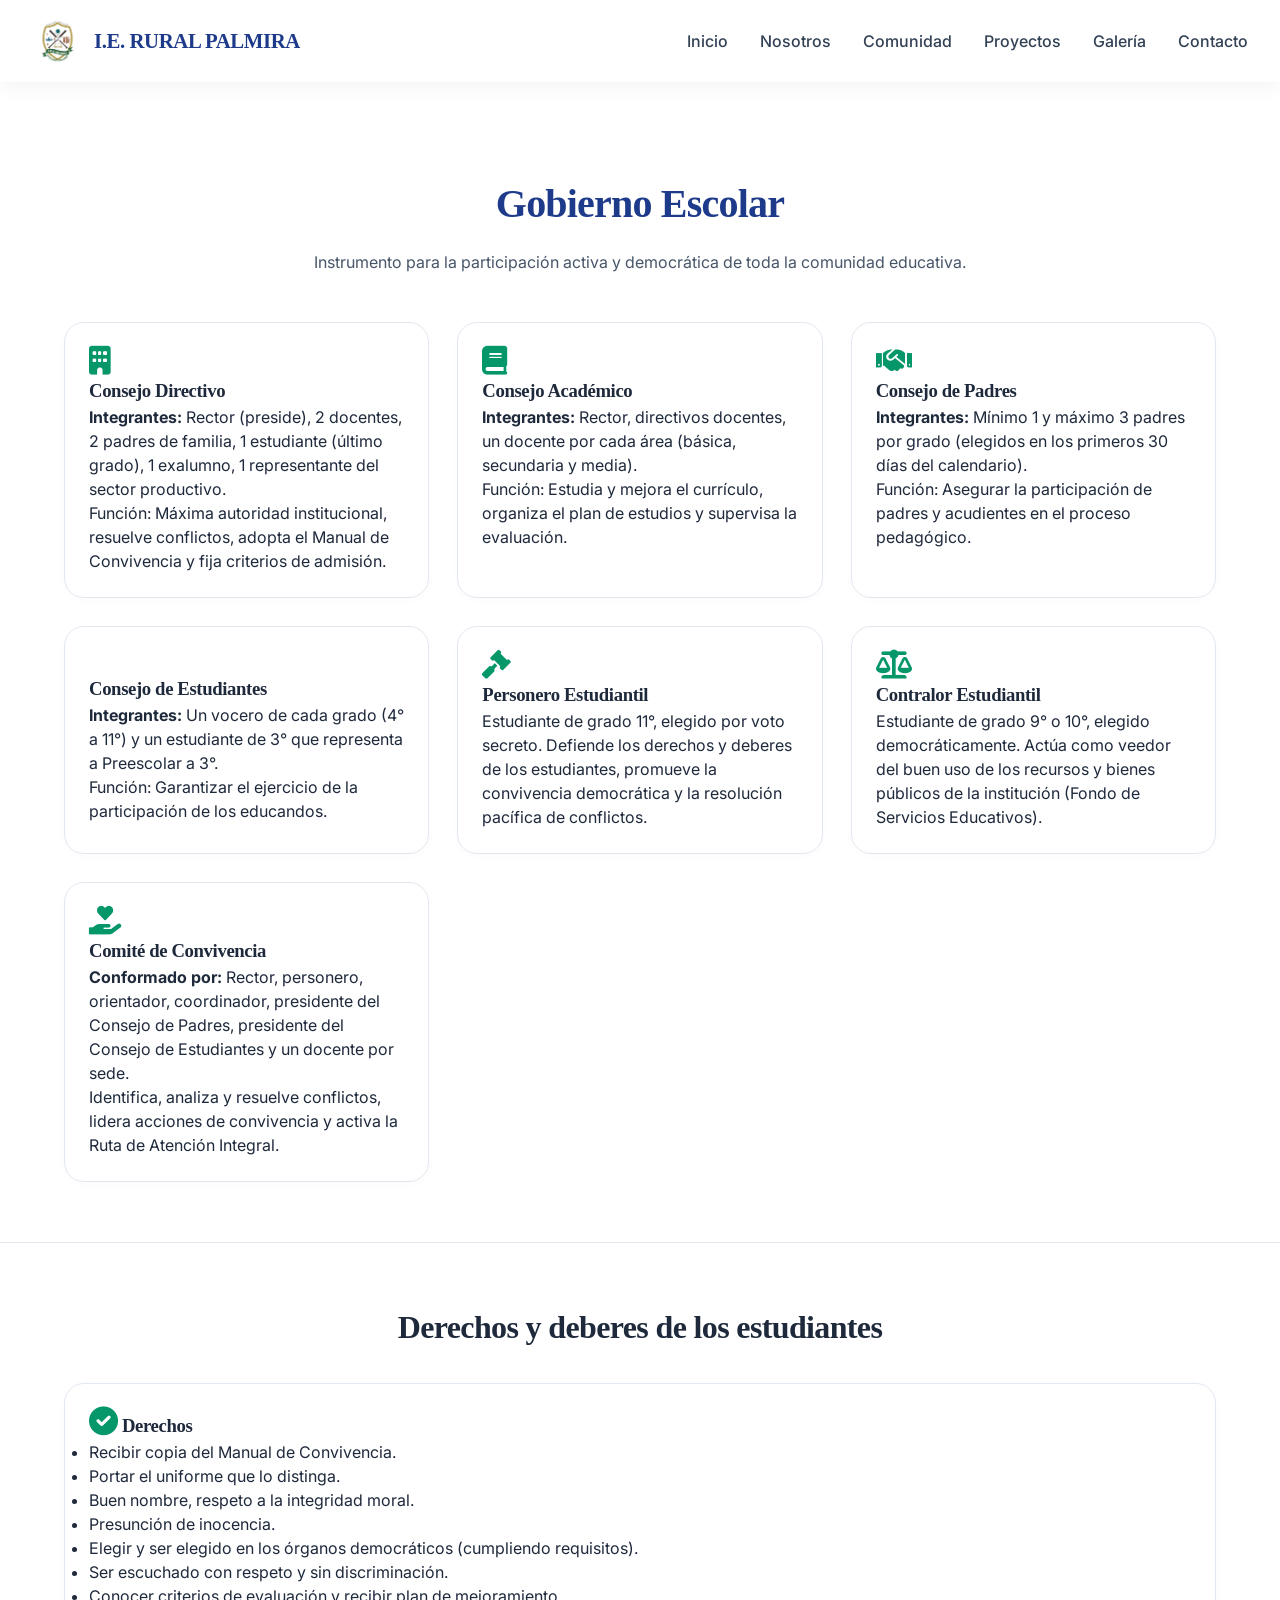
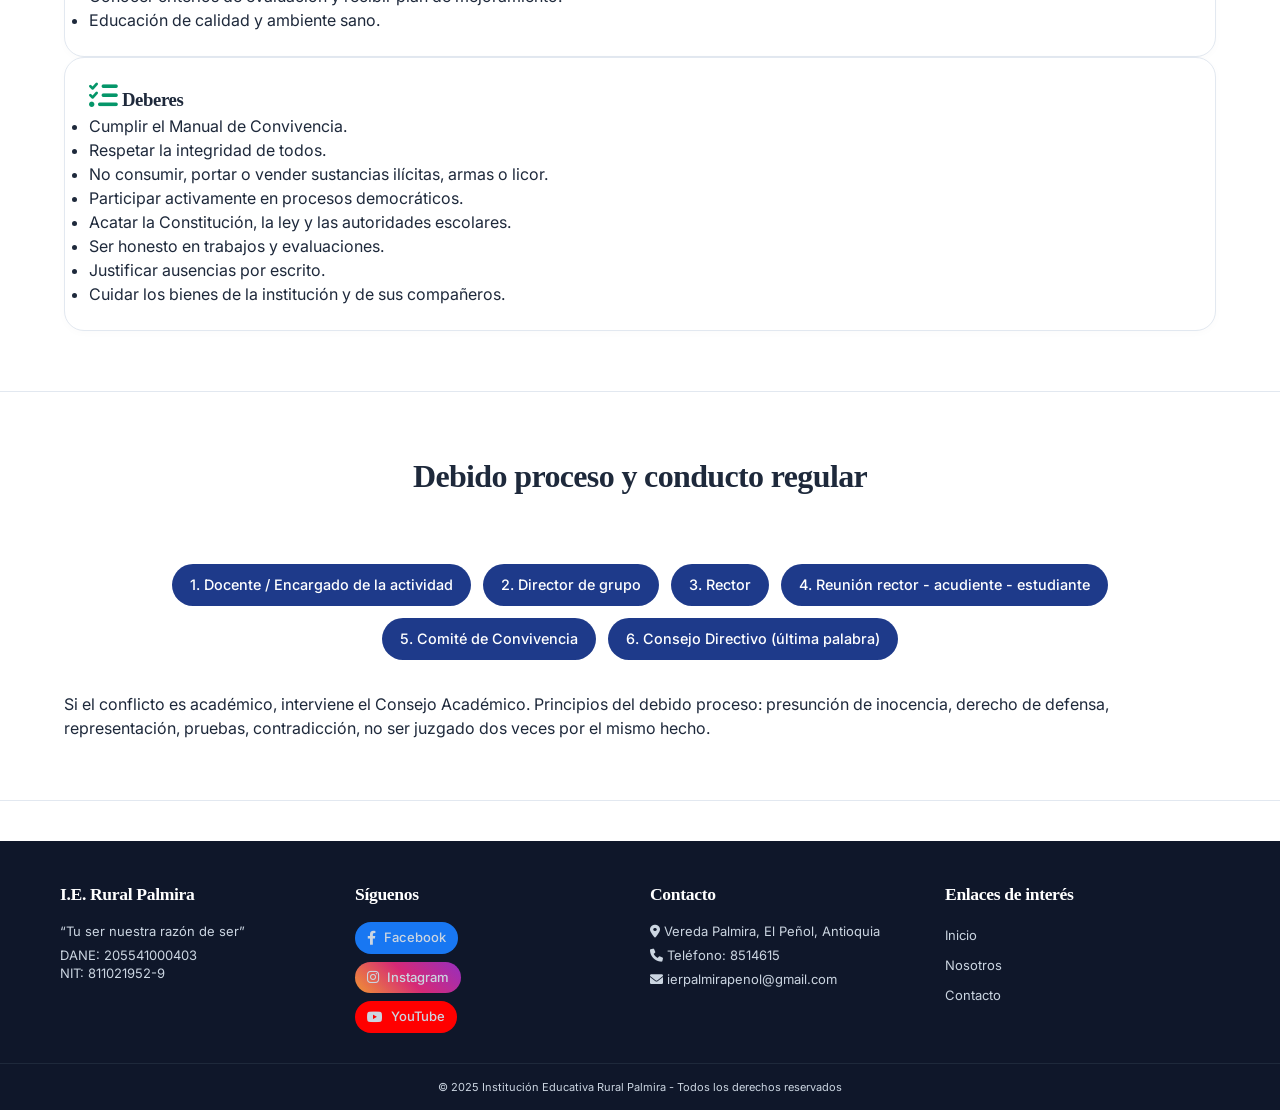
==== commit 991cf60c: "Update comunidad.html" ====
--- a/comunidad.html
+++ b/comunidad.html
@@ -15,13 +15,16 @@
         <img src="escudo-colegio.jpg" alt="Escudo I.E. Rural Palmira" class="logo-img">
         <span>I.E. RURAL PALMIRA</span>
     </div>
-    <div class="nav-links">
-        <a href="index.html">Inicio</a>
-        <a href="nosotros.html">Nosotros</a>
-        <a href="comunidad.html">Comunidad</a>
-        <a href="proyectos.html">Proyectos</a>
-        <a href="contacto.html">Contacto</a>
-    </div>
+        
+<div class="nav-links">
+    <a href="index.html">Inicio</a>
+    <a href="nosotros.html">Nosotros</a>
+    <a href="comunidad.html">Comunidad</a>
+    <a href="proyectos.html">Proyectos</a>
+    <a href="galeria.html">Galería</a>
+    <a href="contacto.html">Contacto</a>
+</div>
+        
     <div class="menu-toggle" id="mobile-menu">
         <i class="fas fa-bars"></i>
     </div>
--- a/style.css
+++ b/style.css
@@ -101,7 +101,7 @@
 
 /* ===== HERO ===== */
 .hero {
-    background: linear-gradient(rgba(0,0,0,0.6), rgba(0,0,0,0.5)), url('https://images.unsplash.com/photo-1580582932707-520aed937b7b?q=80&w=1932&auto=format');
+   background: linear-gradient(rgba(0,0,0,0.6), rgba(0,0,0,0.5)), url('colegio-fondo.png');
     background-size: cover;
     background-position: center 30%;
     min-height: 550px;
@@ -446,126 +446,127 @@
 footer {
     background: #0f172a;
     color: #cbd5e1;
-    padding-top: 48px;
+    padding-top: 40px;
     margin-top: 40px;
 }
+
 .footer-content {
     max-width: 1200px;
     margin: 0 auto;
-    padding: 0 24px 40px;
-    display: grid;
-    grid-template-columns: repeat(auto-fit, minmax(220px,1fr));
-    gap: 40px;
-}
+    padding: 0 20px 30px;
+    display: flex;
+    flex-wrap: wrap;
+    justify-content: space-between;
+    gap: 20px;
+}
+
+.footer-section {
+    flex: 1;
+    min-width: 160px;
+}
+
 .footer-section h3 {
     color: white;
-    margin-bottom: 20px;
-    font-size: 1.2rem;
-}
+    margin-bottom: 15px;
+    font-size: 1.1rem;
+    font-weight: 600;
+}
+
+.footer-section p {
+    margin-bottom: 6px;
+    font-size: 13px;
+    line-height: 1.4;
+}
+
 .footer-section ul {
     list-style: none;
-}
+    padding: 0;
+    margin: 0;
+}
+
 .footer-section ul li {
-    margin-bottom: 10px;
-}
+    margin-bottom: 6px;
+}
+
 .footer-section a {
     color: #cbd5e1;
     text-decoration: none;
-}
+    font-size: 13px;
+}
+
 .footer-section a:hover {
     color: white;
 }
+
+/* Botones de redes sociales compactos */
+.social-buttons {
+    display: flex;
+    flex-direction: column;
+    gap: 8px;
+    margin-top: 5px;
+}
+
+.social-btn {
+    display: inline-flex;
+    align-items: center;
+    gap: 8px;
+    padding: 6px 12px;
+    border-radius: 25px;
+    text-decoration: none;
+    font-weight: 500;
+    font-size: 12px;
+    transition: all 0.2s ease;
+    color: white;
+    width: fit-content;
+}
+
+.social-btn i {
+    font-size: 14px;
+}
+
+.social-btn.facebook {
+    background: #1877f2;
+}
+.social-btn.facebook:hover {
+    background: #145dbf;
+    transform: translateY(-2px);
+}
+
+.social-btn.instagram {
+    background: linear-gradient(45deg, #f09433, #d62976, #962fbf);
+}
+.social-btn.instagram:hover {
+    transform: translateY(-2px);
+}
+
+.social-btn.youtube {
+    background: #ff0000;
+}
+.social-btn.youtube:hover {
+    background: #cc0000;
+    transform: translateY(-2px);
+}
+
 .footer-bottom {
     text-align: center;
-    padding: 20px;
+    padding: 15px;
     border-top: 1px solid #1e293b;
-    font-size: 0.8rem;
-}
-
-/* ===== REDES SOCIALES SOLO ÍCONOS ===== */
-.social-icons {
-    display: flex;
-    gap: 15px;
-    margin-top: 15px;
-    flex-wrap: wrap;
-}
-
-.social-icon {
-    display: flex;
-    align-items: center;
-    justify-content: center;
-    width: 45px;
-    height: 45px;
-    border-radius: 50%;
-    text-decoration: none;
-    font-size: 22px;
-    transition: all 0.3s ease;
-    color: white;
-}
-
-.social-icon.facebook {
-    background: #1877f2;
-}
-.social-icon.facebook:hover {
-    background: #145dbf;
-    transform: translateY(-3px);
-}
-
-.social-icon.instagram {
-    background: linear-gradient(45deg, #f09433, #d62976, #962fbf);
-}
-.social-icon.instagram:hover {
-    transform: translateY(-3px);
-}
-
-.social-icon.youtube {
-    background: #ff0000;
-}
-.social-icon.youtube:hover {
-    background: #cc0000;
-    transform: translateY(-3px);
-}
-
-@media (max-width: 600px) {
-    .social-icon {
-        width: 40px;
-        height: 40px;
-        font-size: 20px;
+    font-size: 11px;
+}
+
+/* Responsive para móviles */
+@media (max-width: 768px) {
+    .footer-content {
+        flex-direction: column;
+        text-align: center;
+        gap: 25px;
     }
-}
-
-/* ===== RESPONSIVE ===== */
-@media (max-width: 800px) {
-    .nav-links {
-        display: none;
-        flex-direction: column;
-        width: 100%;
-        background: white;
-        position: absolute;
-        top: 70px;
-        left: 0;
-        padding: 20px;
-        box-shadow: 0 10px 20px rgba(0,0,0,0.1);
+    
+    .social-buttons {
+        align-items: center;
     }
-    .nav-links a {
-        margin: 10px 0;
+    
+    .social-btn {
+        justify-content: center;
     }
-    .menu-toggle {
-        display: block;
-    }
-    .nav-links.active {
-        display: flex;
-    }
-    .hero-title {
-        font-size: 2rem;
-    }
-    .mv-grid, .values-grid, .links-grid, .contact-grid {
-        flex-direction: column;
-    }
-    .contact-grid {
-        grid-template-columns: 1fr;
-    }
-    .project-item {
-        flex-direction: column;
-    }
-}
+}
